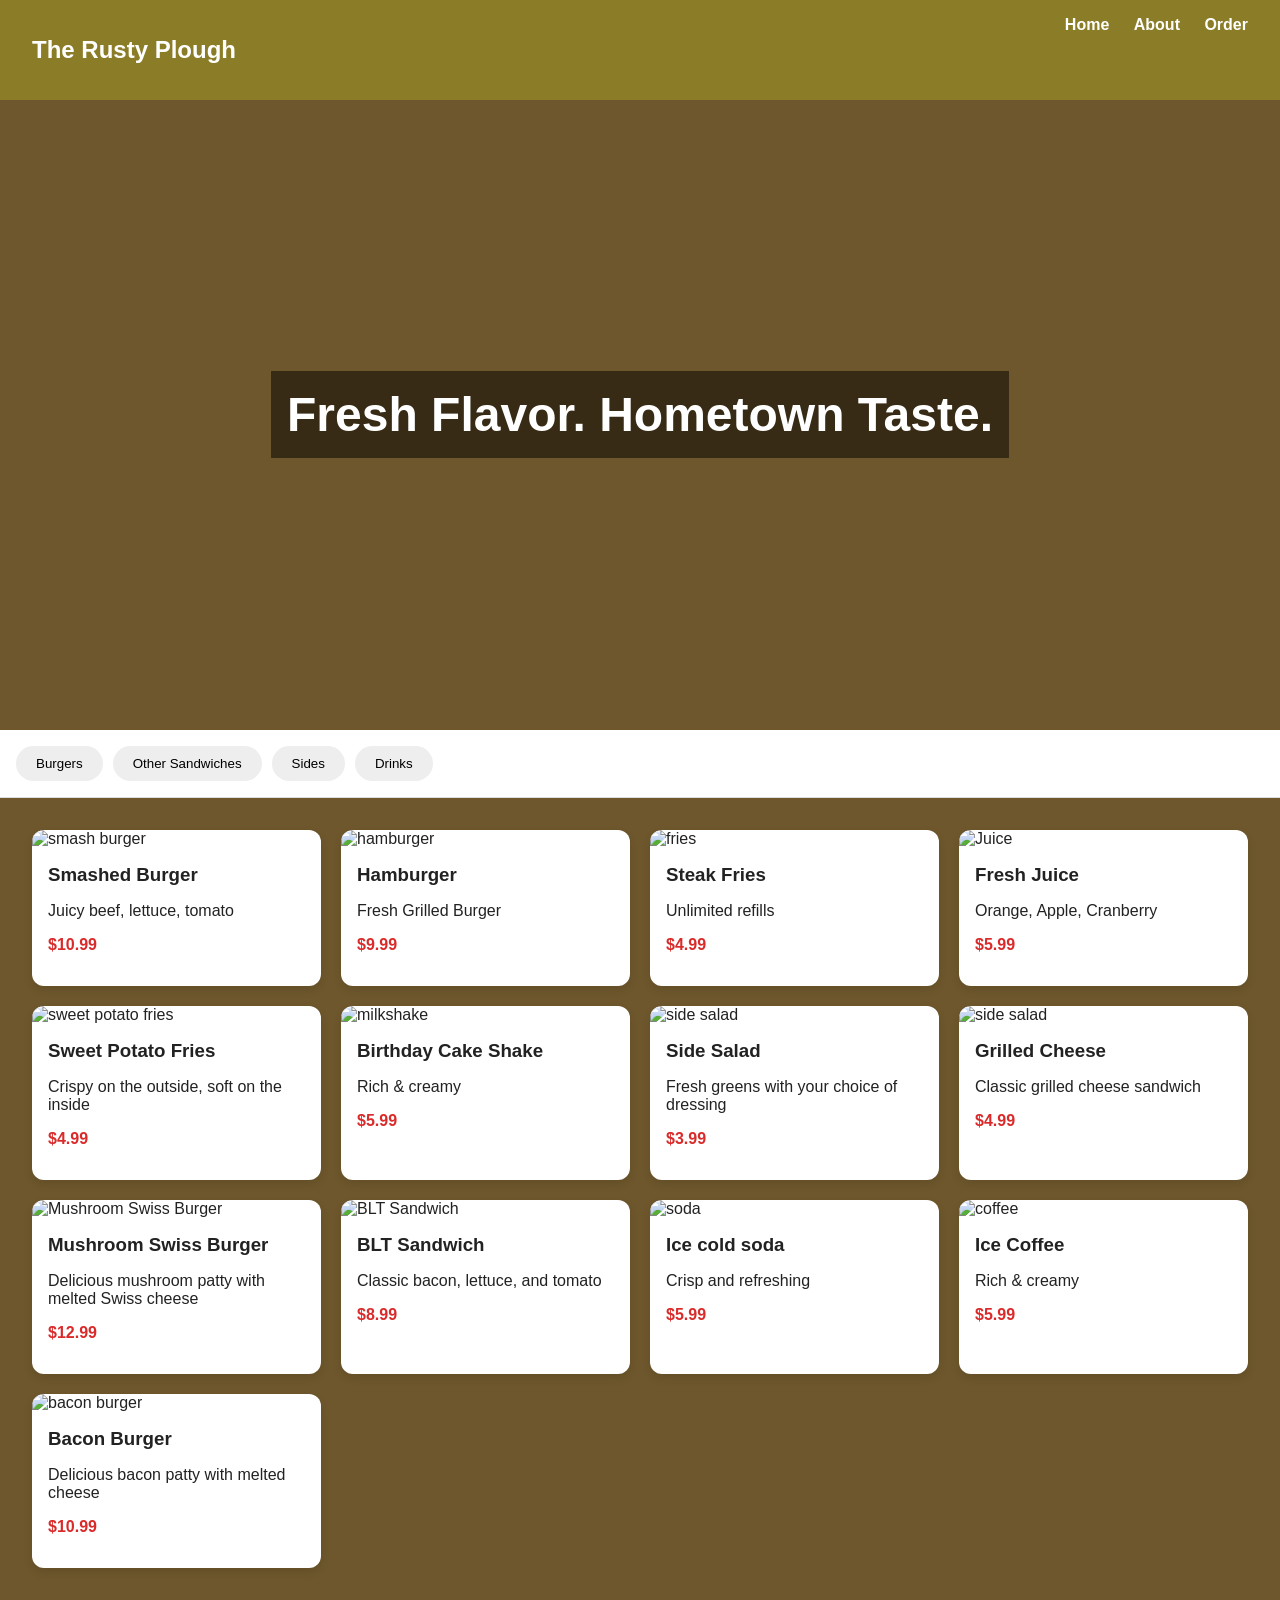
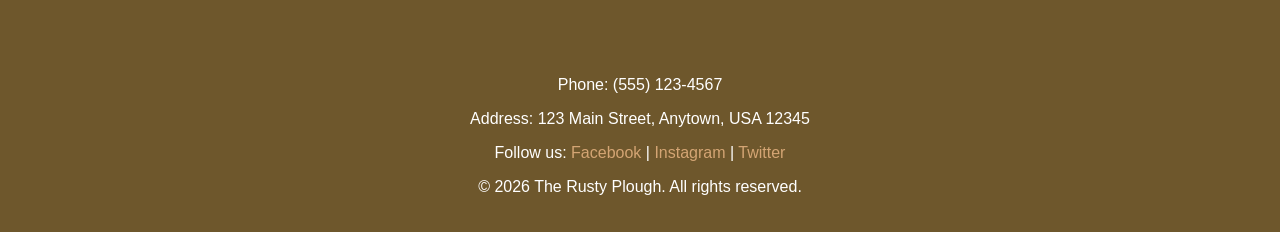
==== index.html @ d84ed22b "Add files via upload" ====
<!DOCTYPE html>
<html lang="en">
<head>
  <meta charset="UTF-8" />
  <meta name="viewport" content="width=device-width, initial-scale=1.0"/>
  <title>The Rusty Plough</title>

  <style>
    body {
      margin: 0;
      font-family: 'Arial', sans-serif;
      background: #6e572c;
      color: #222;
    }

    /* NAVBAR */
    nav {
      display: flex;
      justify-content: space-between;
      padding: 1rem 2rem;
      background: #8b7d28;
      color: white;
      position: sticky;
      top: 0;
    }

    nav a {
      color: white;
      text-decoration: none;
      margin-left: 20px;
      font-weight: bold;
    }

    /* HERO */
    .hero {
      height: 70vh;
      background: url('/images/hero.png') center/cover;
      display: flex;
      align-items: center;
      justify-content: center;
      color: white;
      text-align: center;
    }

    .hero h1 {
      font-size: 3rem;
      background: rgba(0,0,0,0.5);
      padding: 1rem;
    }

    /* CATEGORY NAV */
    .categories {
      display: flex;
      overflow-x: auto;
      padding: 1rem;
      gap: 10px;
      background: white;
      border-bottom: 1px solid #ddd;
    }

    .category-btn {
      padding: 10px 20px;
      border: none;
      background: #eee;
      border-radius: 20px;
      cursor: pointer;
    }

    .category-btn.active {
      background: #c62828;
      color: white;
    }

    /* MENU GRID */
    .menu {
      padding: 2rem;
      display: grid;
      grid-template-columns: repeat(auto-fit, minmax(250px, 1fr));
      gap: 20px;
    }

    /* CARD */
    .card {
      background: white;
      border-radius: 12px;
      overflow: hidden;
      box-shadow: 0 4px 10px rgba(0,0,0,0.1);
      cursor: pointer;
      transition: transform 0.2s;
    }

    .card:hover {
      transform: scale(1.03);
    }

    .card img {
      width: 100%;
      height: 180px;
      object-fit: cover;
    }

    .card-content {
      padding: 1rem;
    }

    .card h3 {
      margin: 0;
    }

    .price {
      color: #da2a2a;
      font-weight: bold;
    }

    /* MODAL */
    .modal {
      display: none;
      position: fixed;
      top:0;
      left:0;
      width:100%;
      height:100%;
      background: rgba(0,0,0,0.6);
      justify-content: center;
      align-items: center;
    }

    .modal-content {
      background: white;
      padding: 2rem;
      border-radius: 10px;
      max-width: 400px;
    }

    .close {
      float: right;
      cursor: pointer;
      font-size: 20px;
    }

    /* FOOTER */
    footer {
      background-color: 572;
      color: #fff;
      text-align: center;
      padding: 20px;
      margin-top: 40px;
    }

    footer a {
      color: #d4a574;
      text-decoration: none;
    }

    footer a:hover {
      text-decoration: underline;
    }

  </style>
</head>

<body>

<!-- NAV -->
<nav>
  <h2>The Rusty Plough</h2>
  <div>
    <a href="index.html">Home</a>
    <a href="about.html">About</a>
    <a href="menu.html">Order</a>
  </div>
</nav>

<!-- HERO -->
<section class="hero">
  <h1>Fresh Flavor. Hometown Taste.</h1>
</section>

<!-- CATEGORY FILTER -->
<div class="categories">
  
  <button class="category-btn" onclick="filterMenu('burger')">Burgers</button>
  <button class="category-btn" onclick="filterMenu('other')">Other Sandwiches</button>
  <button class="category-btn" onclick="filterMenu('sides')">Sides</button>
  <button class="category-btn" onclick="filterMenu('drinks')">Drinks</button>
</div>

<!-- MENU -->
<section id="menu" class="menu">

  <div class="card" data-category="burger" onclick="openModal('Smashed Burger')">
    <img src="/images/smash.png" alt="smash burger">
    <div class="card-content">
      <h3>Smashed Burger</h3>
      <p>Juicy beef, lettuce, tomato</p>
      <p class="price">$10.99</p>
    </div>
  </div>

  <div class="card" data-category="burger" onclick="openModal('Hamburger')">
    <img src="/images/single.png" alt="hamburger">
    <div class="card-content">
      <h3>Hamburger</h3>
      <p>Fresh Grilled Burger</p>
      <p class="price">$9.99</p>
    </div>
  </div>

  <div class="card" data-category="sides" onclick="openModal('Fries')">
    <img src="/images/fries.png" alt="fries">
    <div class="card-content">
      <h3>Steak Fries</h3>
      <p>Unlimited refills </p>
      <p class="price">$4.99</p>
    </div>
  </div>

  <div class="card" data-category="drinks" onclick="openModal('Milkshake')">
     <img src="/images/juice.png" alt="Juice">
    <div class="card-content">
      <h3>Fresh Juice</h3>
      <p>Orange, Apple, Cranberry</p>
      <p class="price">$5.99</p>
    </div>
  </div>

    <div class="card" data-category="sides" onclick="openModal('Sweet Potato Fries')">
    <img src="/images/sweet.png" alt="sweet potato fries">
    <div class="card-content">
      <h3>Sweet Potato Fries</h3>
      <p>Crispy on the outside, soft on the inside</p>
      <p class="price">$4.99</p>
    </div>
  </div>

    <div class="card" data-category="drinks" onclick="openModal('Milkshake')">
     <img src="/images/shake.png" alt="milkshake">
    <div class="card-content">
      <h3>Birthday Cake Shake</h3>
      <p>Rich & creamy</p>
      <p class="price">$5.99</p>
    </div>
  </div>

     <div class="card" data-category="sides" onclick="openModal('Classic Burger')">
    <img src="/images/salad.png" alt="side salad">
    <div class="card-content">
      <h3>Side Salad</h3>
      <p>Fresh greens with your choice of dressing</p>
      <p class="price">$3.99</p>
    </div>
  </div>

       <div class="card" data-category="other" onclick="openModal('Grilled Cheese')">
    <img src="/images/grilled.png" alt="side salad">
    <div class="card-content">
      <h3>Grilled Cheese</h3>
      <p>Classic grilled cheese sandwich</p>
      <p class="price">$4.99</p>
    </div>
  </div>

       <div class="card" data-category="burger" onclick="openModal('Mushroom Swiss Burger')">
    <img src="/images/mushroom.png" alt="Mushroom Swiss Burger">
    <div class="card-content">
      <h3>Mushroom Swiss Burger</h3>
      <p>Delicious mushroom patty with melted Swiss cheese</p>
      <p class="price">$12.99</p>
    </div>
  </div>

         <div class="card" data-category="other" onclick="openModal('BLT Sandwich')">
    <img src="/images/blt.png" alt="BLT Sandwich">
    <div class="card-content">
      <h3>BLT Sandwich</h3>
      <p>Classic bacon, lettuce, and tomato</p>
      <p class="price">$8.99</p>
    </div>
  </div>

    <div class="card" data-category="drinks" onclick="openModal('Pepsi Products')">
     <img src="/images/soda.png" alt="soda">
    <div class="card-content">
      <h3>Ice cold soda</h3>
      <p>Crisp and refreshing</p>
      <p class="price">$5.99</p>
    </div>
  </div>

    <div class="card" data-category="drinks" onclick="openModal('Ice Coffee')">
     <img src="/images/coffee.png" alt="coffee">
    <div class="card-content">
      <h3>Ice Coffee</h3>
      <p>Rich & creamy</p>
      <p class="price">$5.99</p>
    </div>
  </div>

      <div class="card" data-category="burger" onclick="openModal('Bacon Burger')">
     <img src="/images/bacon (2).png" alt="bacon burger">
    <div class="card-content">
      <h3>Bacon Burger</h3>
      <p>Delicious bacon patty with melted cheese</p>
      <p class="price">$10.99</p>
    </div>
  </div>


</section>

<!-- MODAL -->
<div id="modal" class="modal">
  <div class="modal-content">
    <span class="close" onclick="closeModal()">&times;</span>
    <h2 id="modal-title"></h2>
    <p>Customize your meal, add extras, and order now!</p>
  </div>
</div>

<!-- FOOTER -->
<footer>
  <p>Phone: (555) 123-4567</p>
  <p>Address: 123 Main Street, Anytown, USA 12345</p>
  <p>Follow us: <a href="https://facebook.com/therustyplough">Facebook</a> | <a href="https://instagram.com/therustyplough">Instagram</a> | <a href="https://twitter.com/therustyplough">Twitter</a></p>
  <p>&copy; 2026 The Rusty Plough. All rights reserved.</p>
</footer>

<script>
  function filterMenu(category) {
    let cards = document.querySelectorAll('.card');
    let buttons = document.querySelectorAll('.category-btn');

    buttons.forEach(btn => btn.classList.remove('active'));
    event.target.classList.add('active');

    cards.forEach(card => {
      if (category === 'all' || card.dataset.category === category) {
        card.style.display = "block";
      } else {
        card.style.display = "none";
      }
    });
  }

  function openModal(name) {
    document.getElementById('modal-title').innerText = name;
    document.getElementById('modal').style.display = "flex";
  }

  function closeModal() {
    document.getElementById('modal').style.display = "none";
  }
</script>

</body>
</html>
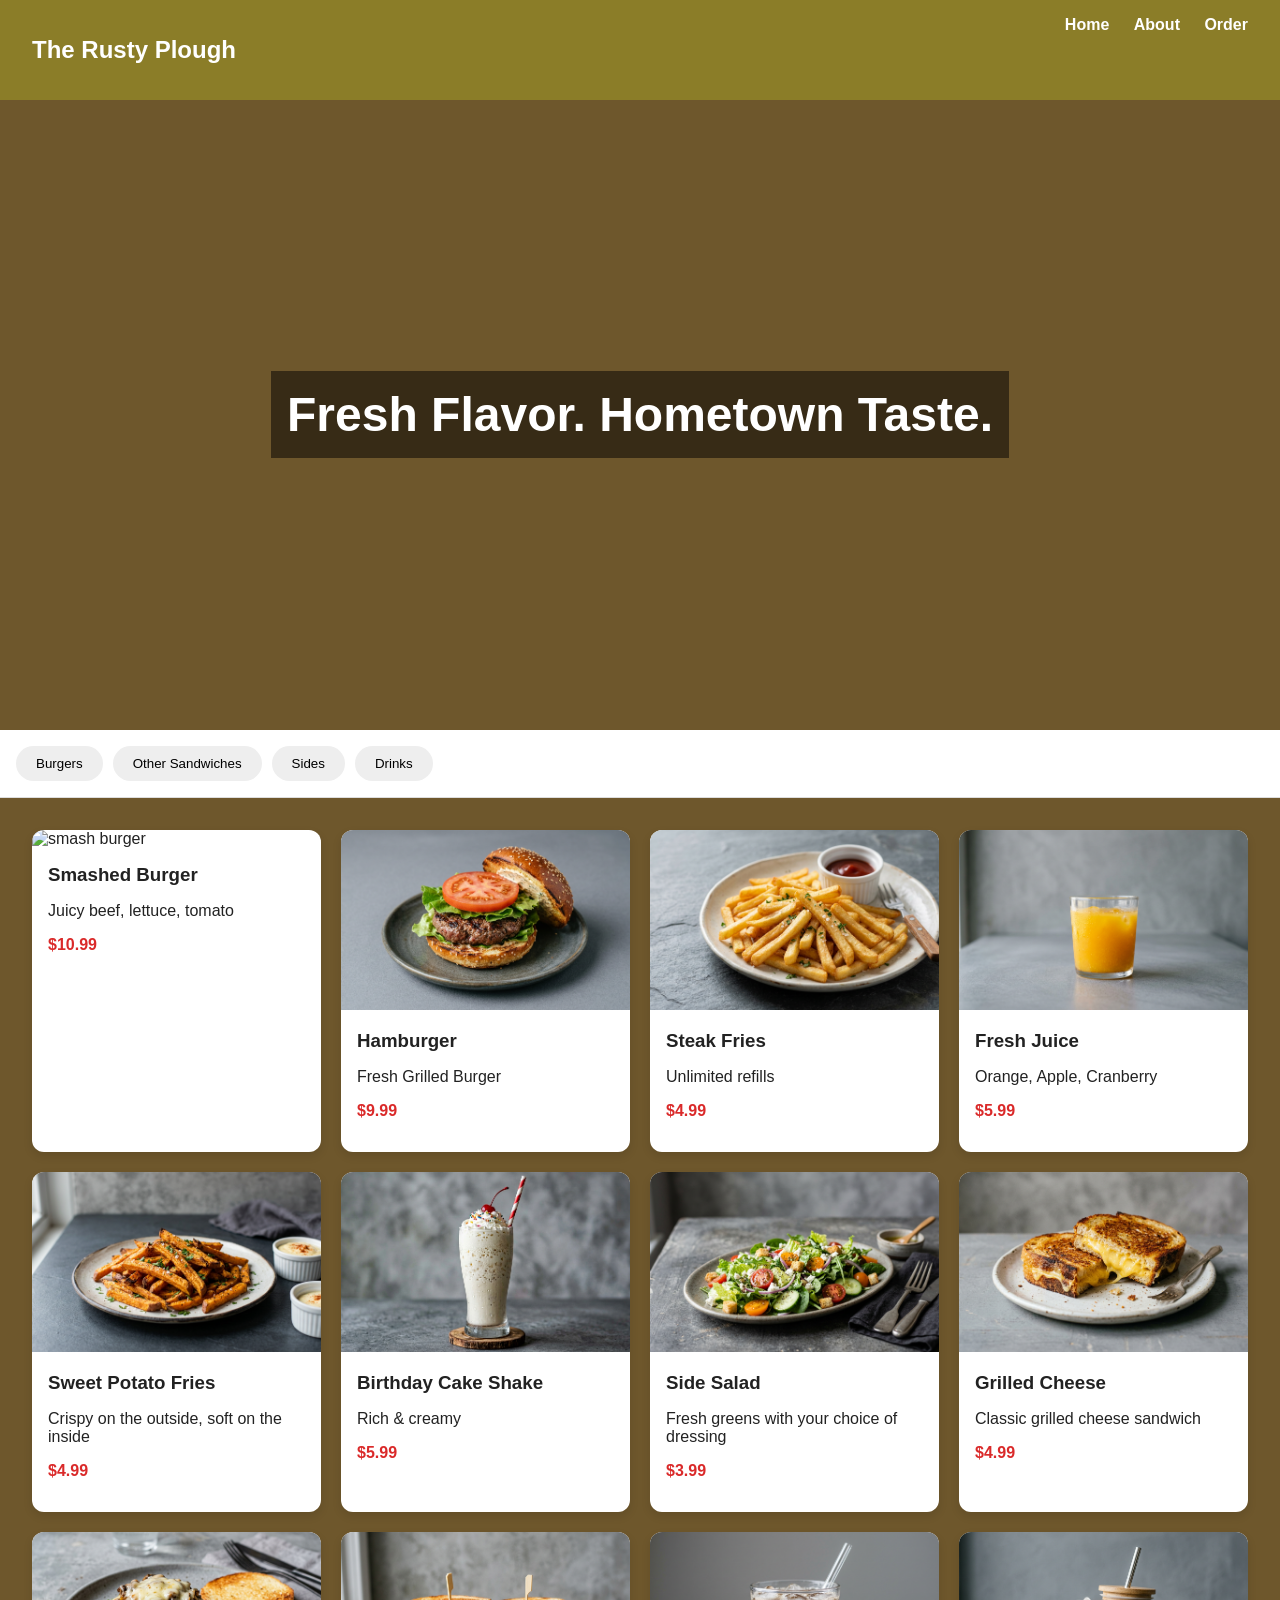
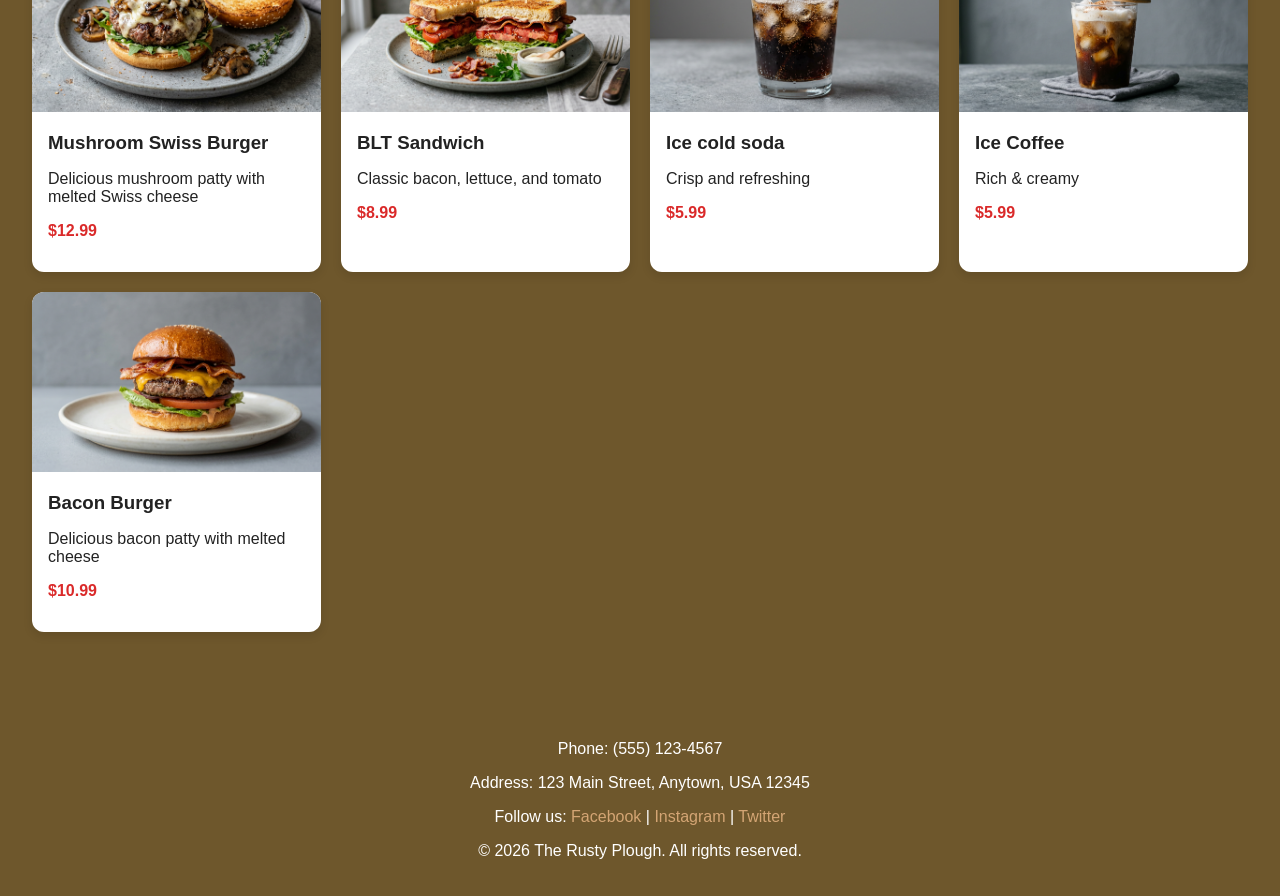
==== commit 18a3efcf: "Fix HTML encoding issues in index.html" ====
--- a/index.html
+++ b/index.html
@@ -198,7 +198,7 @@
   </div>
 
   <div class="card" data-category="burger" onclick="openModal('Hamburger')">
-    <img src="/images/single.png" alt="hamburger">
+    <img src="single.png" alt="hamburger">
     <div class="card-content">
       <h3>Hamburger</h3>
       <p>Fresh Grilled Burger</p>
@@ -207,7 +207,7 @@
   </div>
 
   <div class="card" data-category="sides" onclick="openModal('Fries')">
-    <img src="/images/fries.png" alt="fries">
+    <img src="fries.png" alt="fries">
     <div class="card-content">
       <h3>Steak Fries</h3>
       <p>Unlimited refills </p>
@@ -216,7 +216,7 @@
   </div>
 
   <div class="card" data-category="drinks" onclick="openModal('Milkshake')">
-     <img src="/images/juice.png" alt="Juice">
+     <img src="juice.png" alt="Juice">
     <div class="card-content">
       <h3>Fresh Juice</h3>
       <p>Orange, Apple, Cranberry</p>
@@ -225,7 +225,7 @@
   </div>
 
     <div class="card" data-category="sides" onclick="openModal('Sweet Potato Fries')">
-    <img src="/images/sweet.png" alt="sweet potato fries">
+    <img src="sweet.png" alt="sweet potato fries">
     <div class="card-content">
       <h3>Sweet Potato Fries</h3>
       <p>Crispy on the outside, soft on the inside</p>
@@ -234,7 +234,7 @@
   </div>
 
     <div class="card" data-category="drinks" onclick="openModal('Milkshake')">
-     <img src="/images/shake.png" alt="milkshake">
+     <img src="shake.png" alt="milkshake">
     <div class="card-content">
       <h3>Birthday Cake Shake</h3>
       <p>Rich & creamy</p>
@@ -243,7 +243,7 @@
   </div>
 
      <div class="card" data-category="sides" onclick="openModal('Classic Burger')">
-    <img src="/images/salad.png" alt="side salad">
+    <img src="salad.png" alt="side salad">
     <div class="card-content">
       <h3>Side Salad</h3>
       <p>Fresh greens with your choice of dressing</p>
@@ -252,7 +252,7 @@
   </div>
 
        <div class="card" data-category="other" onclick="openModal('Grilled Cheese')">
-    <img src="/images/grilled.png" alt="side salad">
+    <img src="grilled.png" alt="side salad">
     <div class="card-content">
       <h3>Grilled Cheese</h3>
       <p>Classic grilled cheese sandwich</p>
@@ -261,7 +261,7 @@
   </div>
 
        <div class="card" data-category="burger" onclick="openModal('Mushroom Swiss Burger')">
-    <img src="/images/mushroom.png" alt="Mushroom Swiss Burger">
+    <img src="mushroom.png" alt="Mushroom Swiss Burger">
     <div class="card-content">
       <h3>Mushroom Swiss Burger</h3>
       <p>Delicious mushroom patty with melted Swiss cheese</p>
@@ -270,7 +270,7 @@
   </div>
 
          <div class="card" data-category="other" onclick="openModal('BLT Sandwich')">
-    <img src="/images/blt.png" alt="BLT Sandwich">
+    <img src="blt.png" alt="BLT Sandwich">
     <div class="card-content">
       <h3>BLT Sandwich</h3>
       <p>Classic bacon, lettuce, and tomato</p>
@@ -279,7 +279,7 @@
   </div>
 
     <div class="card" data-category="drinks" onclick="openModal('Pepsi Products')">
-     <img src="/images/soda.png" alt="soda">
+     <img src="soda.png" alt="soda">
     <div class="card-content">
       <h3>Ice cold soda</h3>
       <p>Crisp and refreshing</p>
@@ -288,7 +288,7 @@
   </div>
 
     <div class="card" data-category="drinks" onclick="openModal('Ice Coffee')">
-     <img src="/images/coffee.png" alt="coffee">
+     <img src="coffee.png" alt="coffee">
     <div class="card-content">
       <h3>Ice Coffee</h3>
       <p>Rich & creamy</p>
@@ -297,7 +297,7 @@
   </div>
 
       <div class="card" data-category="burger" onclick="openModal('Bacon Burger')">
-     <img src="/images/bacon (2).png" alt="bacon burger">
+     <img src="bacon (2).png" alt="bacon burger">
     <div class="card-content">
       <h3>Bacon Burger</h3>
       <p>Delicious bacon patty with melted cheese</p>
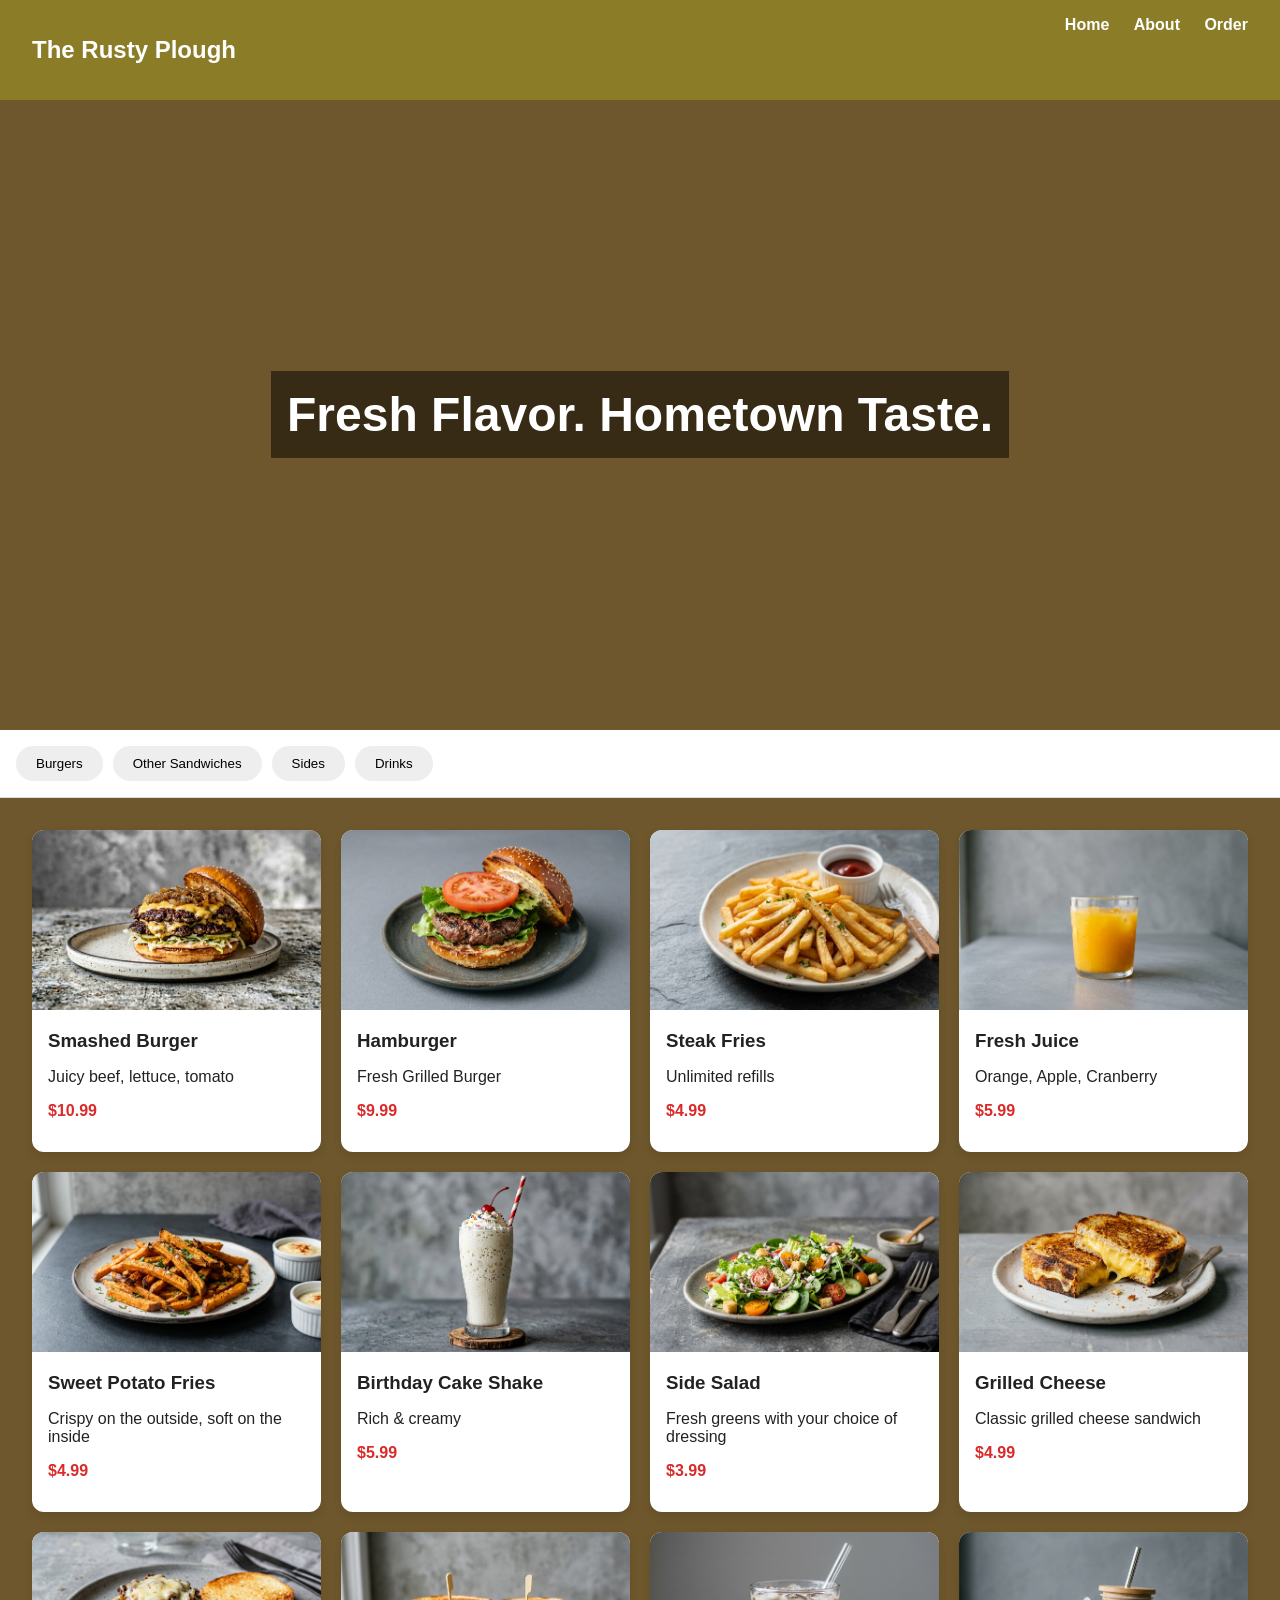
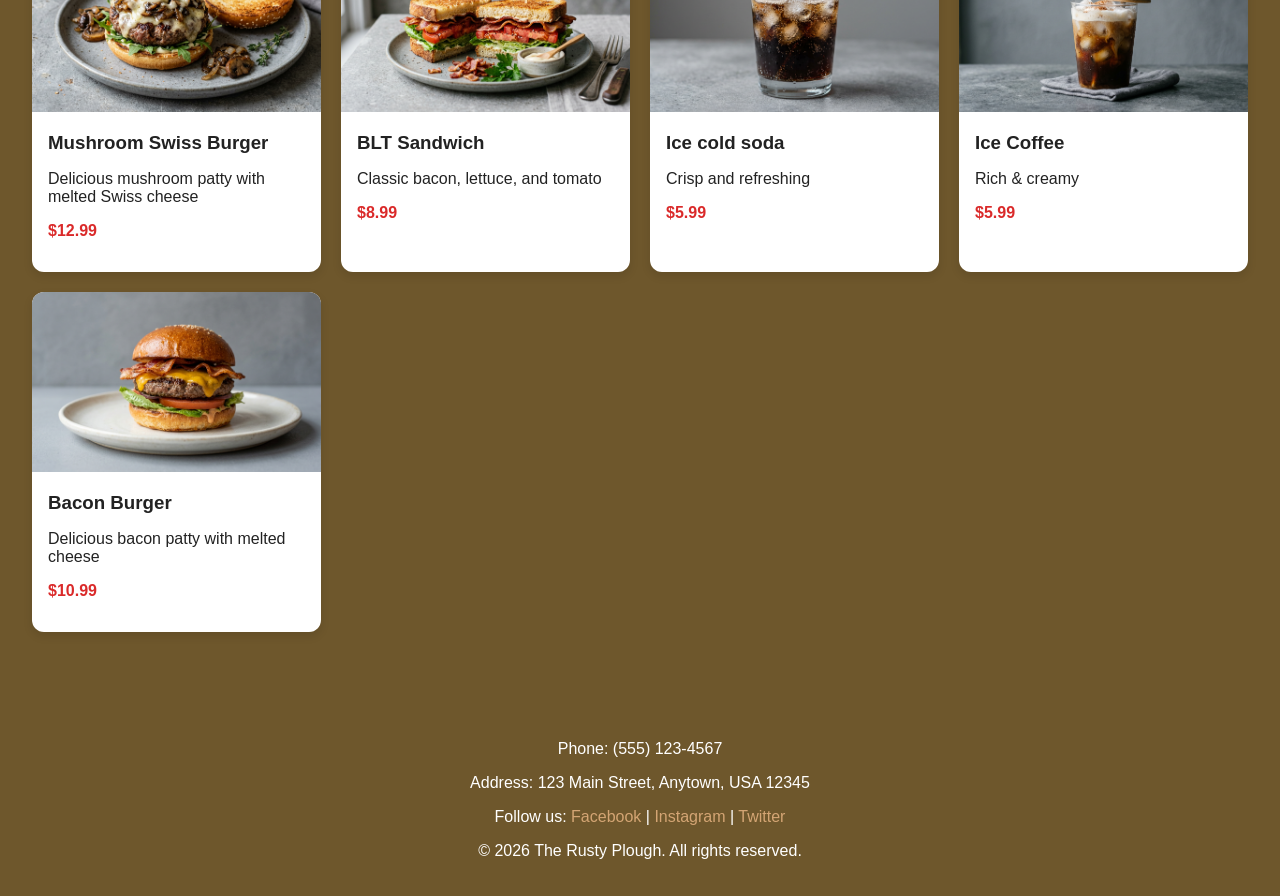
==== commit 99d6f453: "Fix HTML encoding issues in index.html" ====
--- a/index.html
+++ b/index.html
@@ -189,7 +189,7 @@
 <section id="menu" class="menu">
 
   <div class="card" data-category="burger" onclick="openModal('Smashed Burger')">
-    <img src="/images/smash.png" alt="smash burger">
+    <img src="smash.png" alt="smash burger">
     <div class="card-content">
       <h3>Smashed Burger</h3>
       <p>Juicy beef, lettuce, tomato</p>
@@ -252,7 +252,7 @@
   </div>
 
        <div class="card" data-category="other" onclick="openModal('Grilled Cheese')">
-    <img src="grilled.png" alt="side salad">
+    <img src="grilled.png" alt="sandwich">
     <div class="card-content">
       <h3>Grilled Cheese</h3>
       <p>Classic grilled cheese sandwich</p>
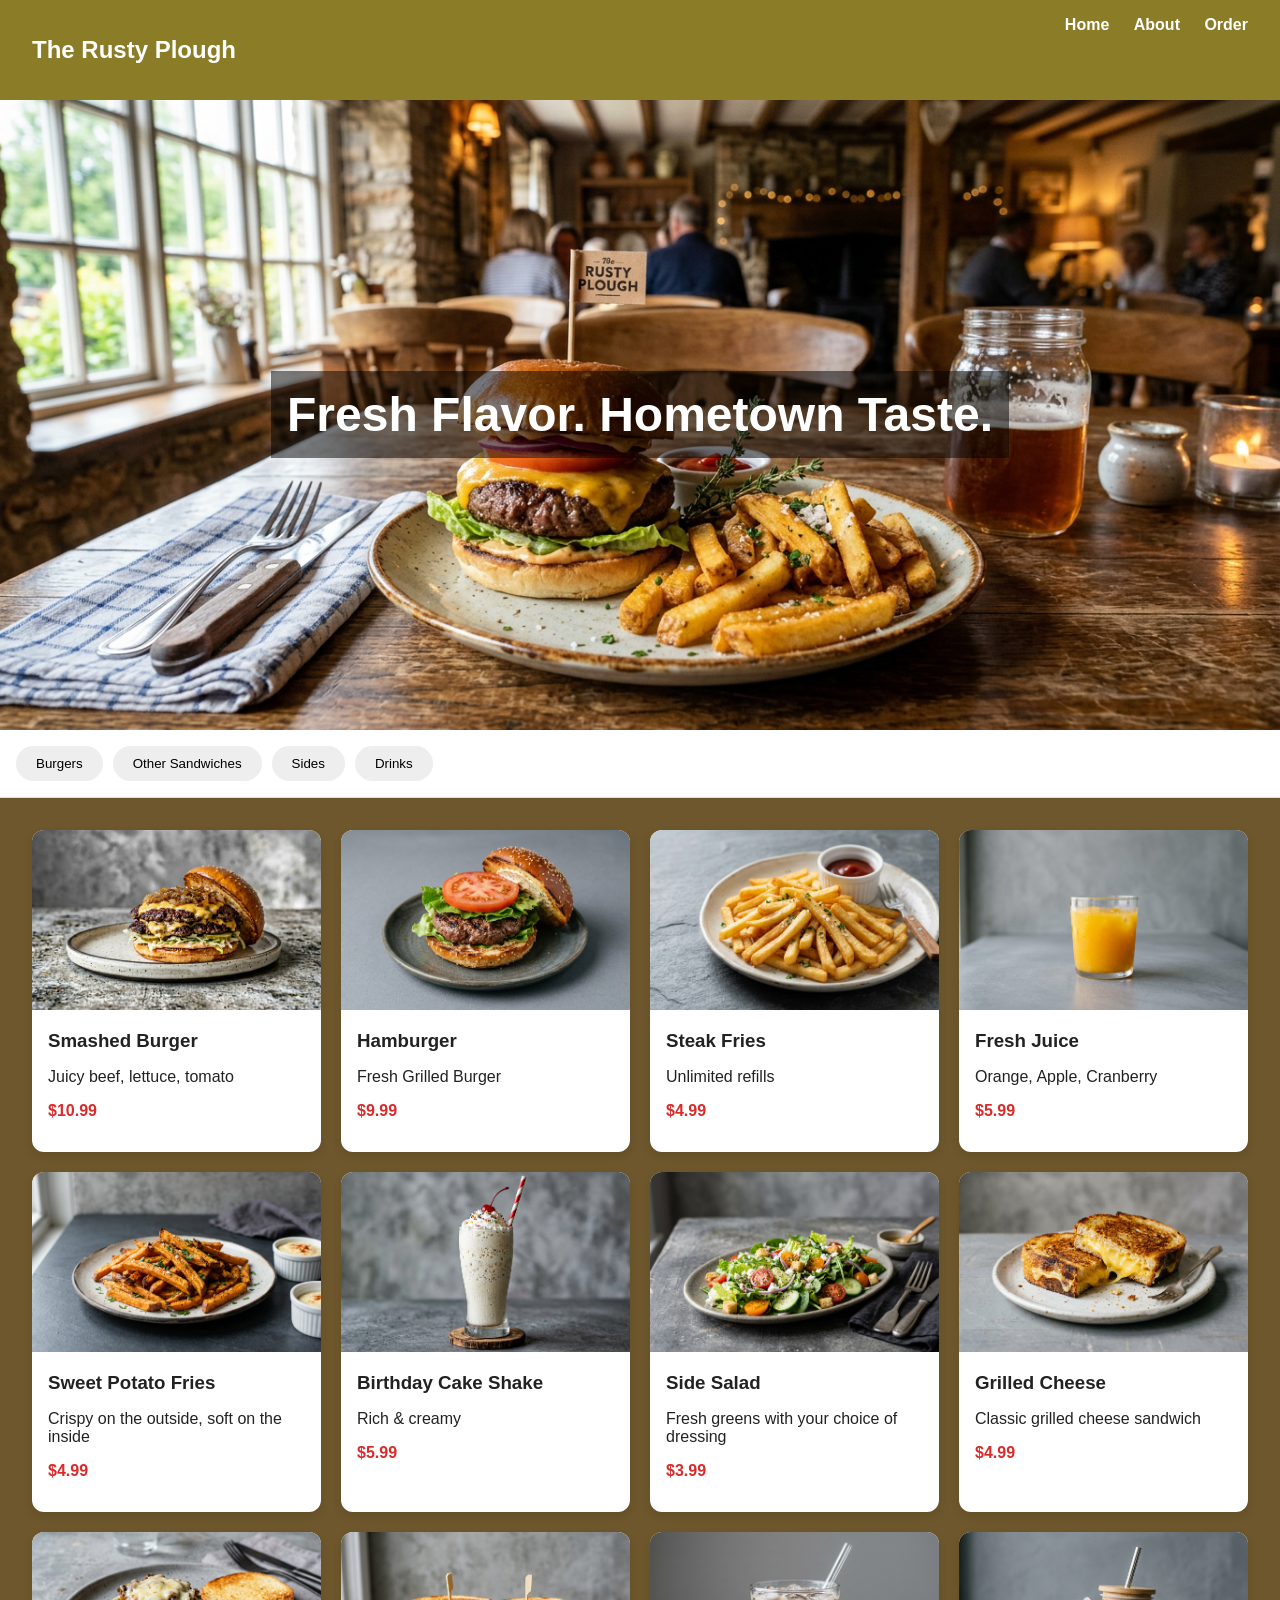
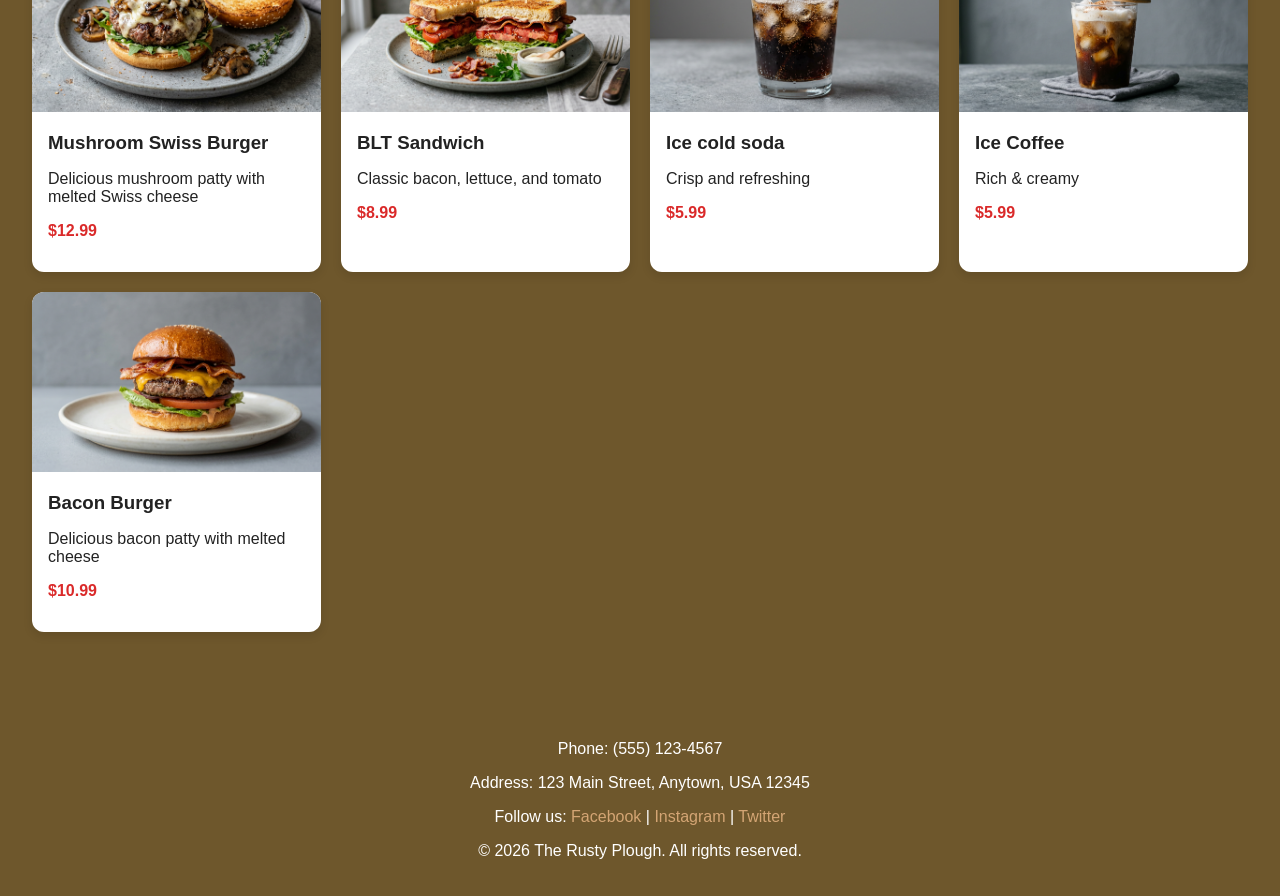
==== commit f5987ed1: "Fix HTML encoding issues in index.html" ====
--- a/index.html
+++ b/index.html
@@ -34,7 +34,7 @@
     /* HERO */
     .hero {
       height: 70vh;
-      background: url('/images/hero.png') center/cover;
+      background: url('hero.png') center/cover;
       display: flex;
       align-items: center;
       justify-content: center;
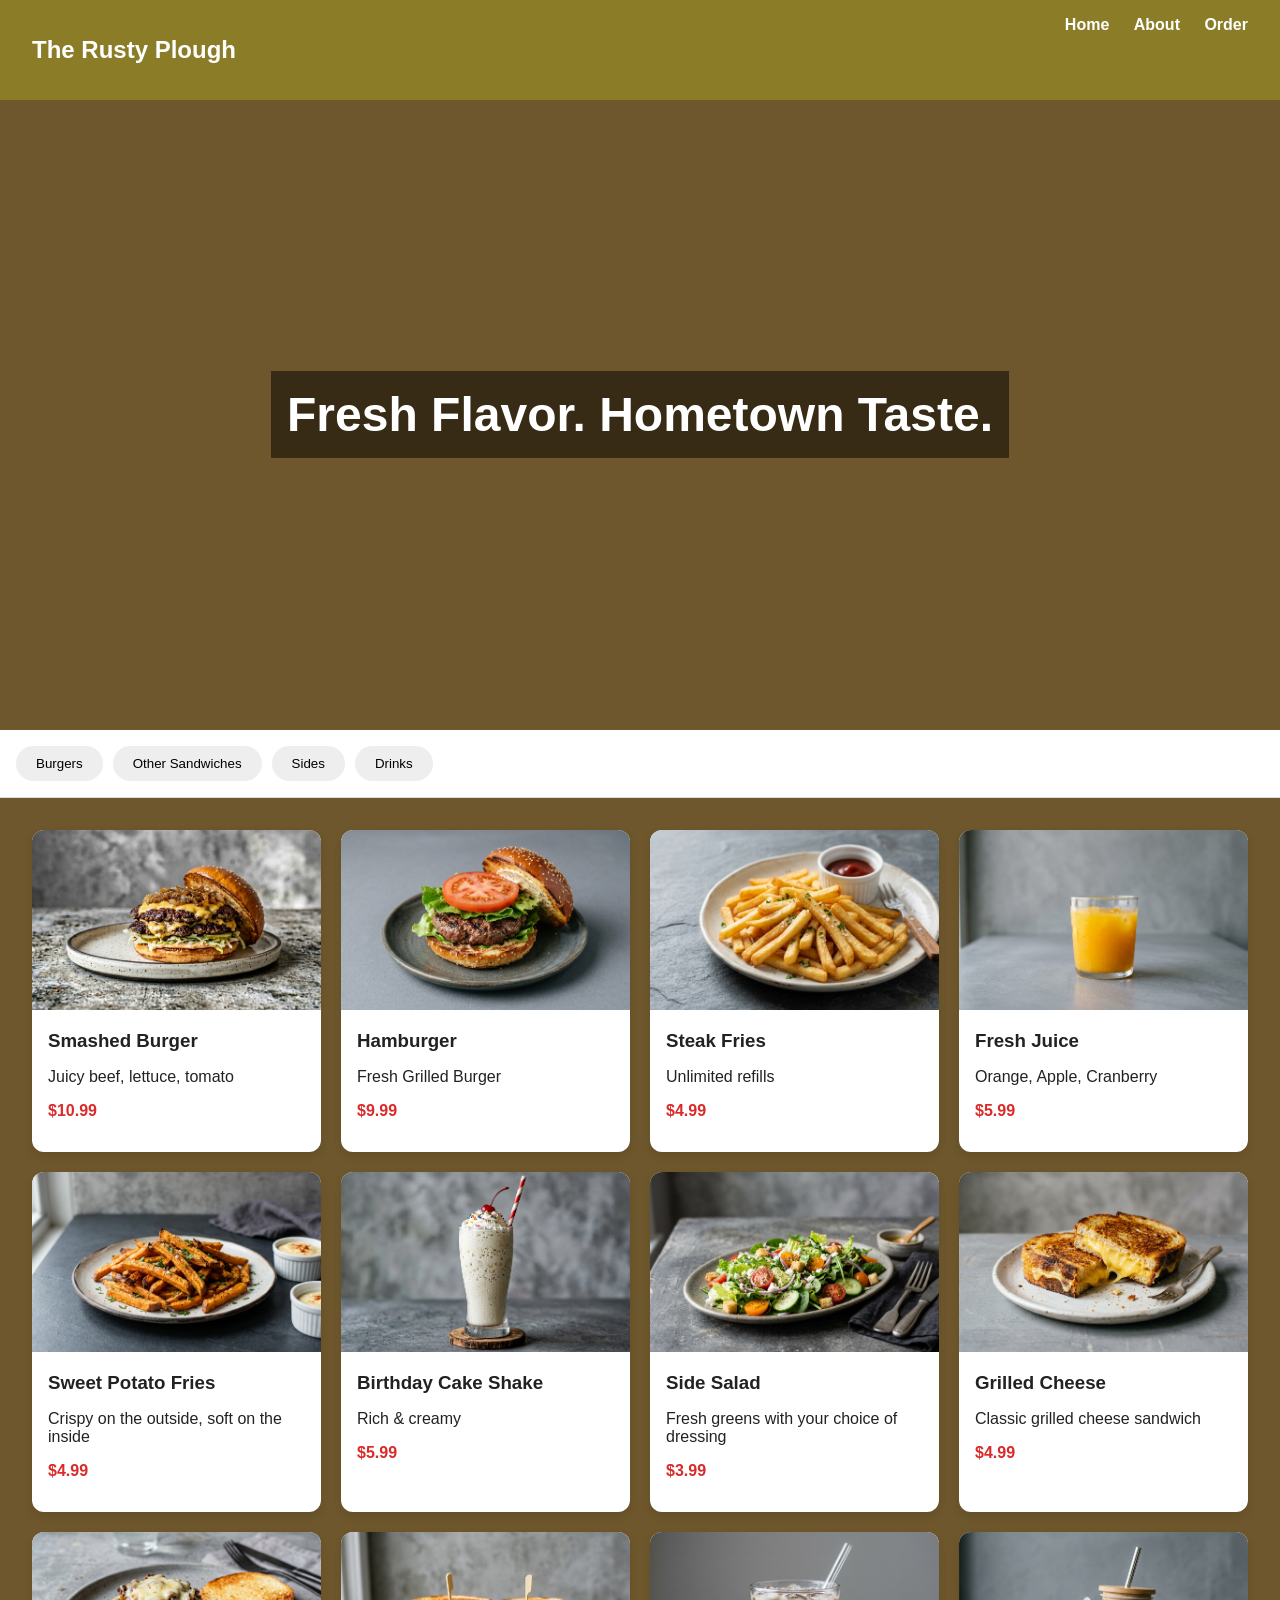
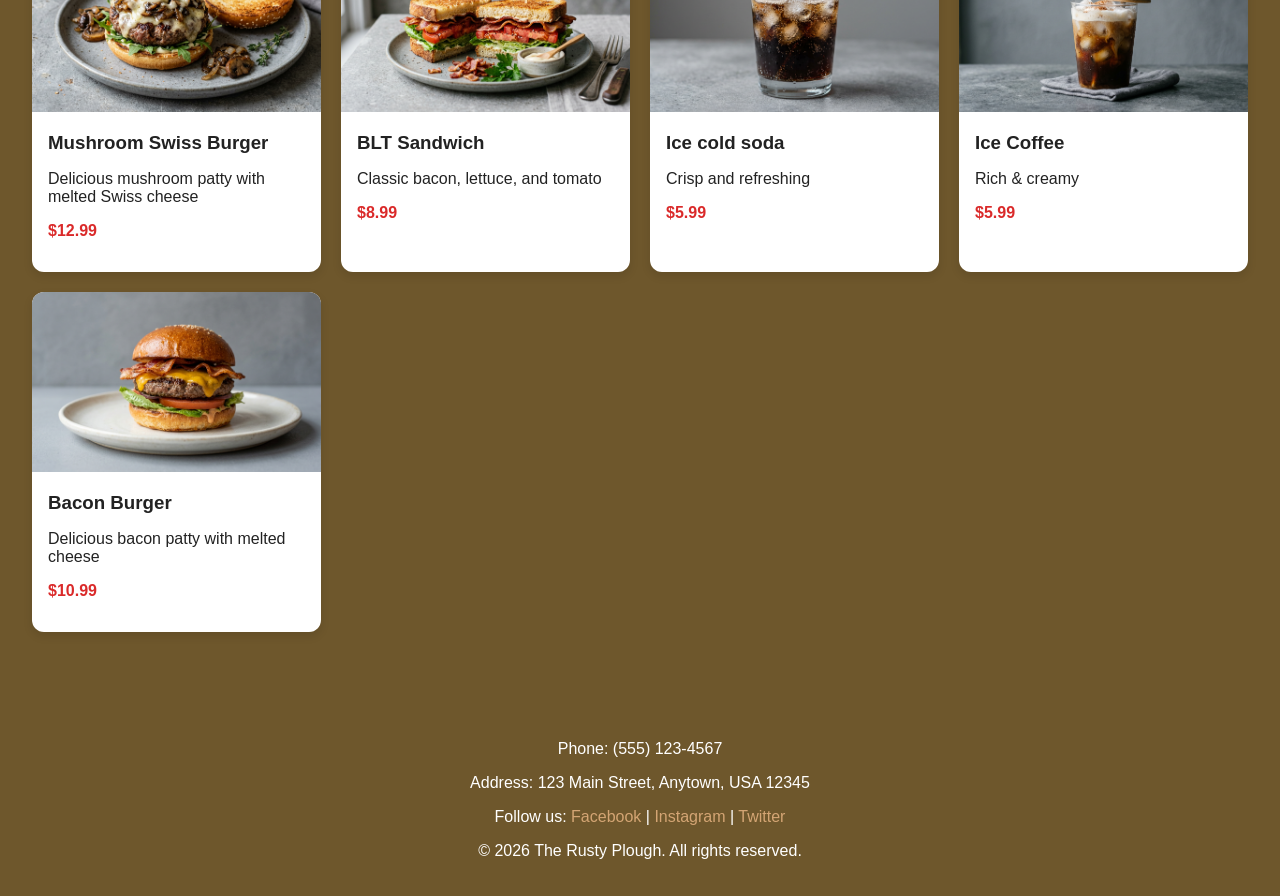
==== commit f13bc45f: "Update index.html" ====
--- a/index.html
+++ b/index.html
@@ -34,7 +34,7 @@
     /* HERO */
     .hero {
       height: 70vh;
-      background: url('hero.png') center/cover;
+      background: <img src="hero.png"> center/cover;
       display: flex;
       align-items: center;
       justify-content: center;
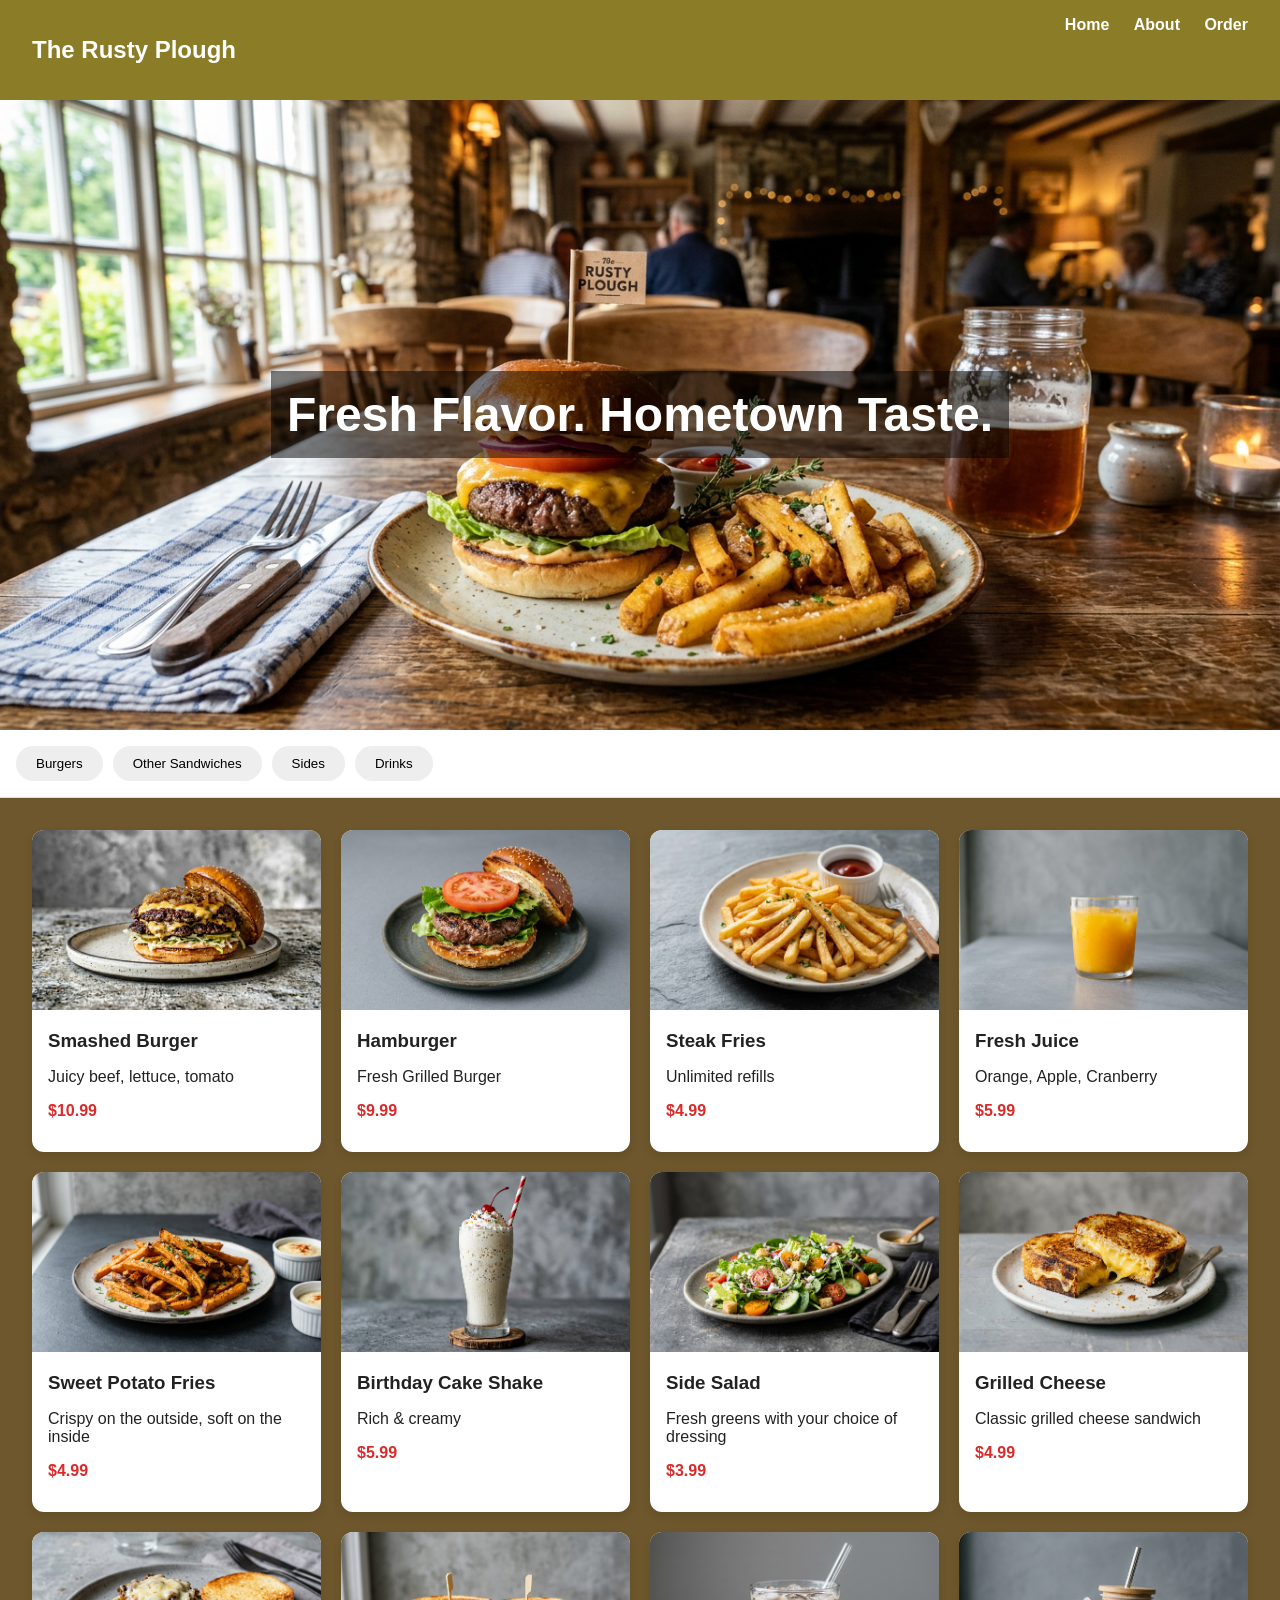
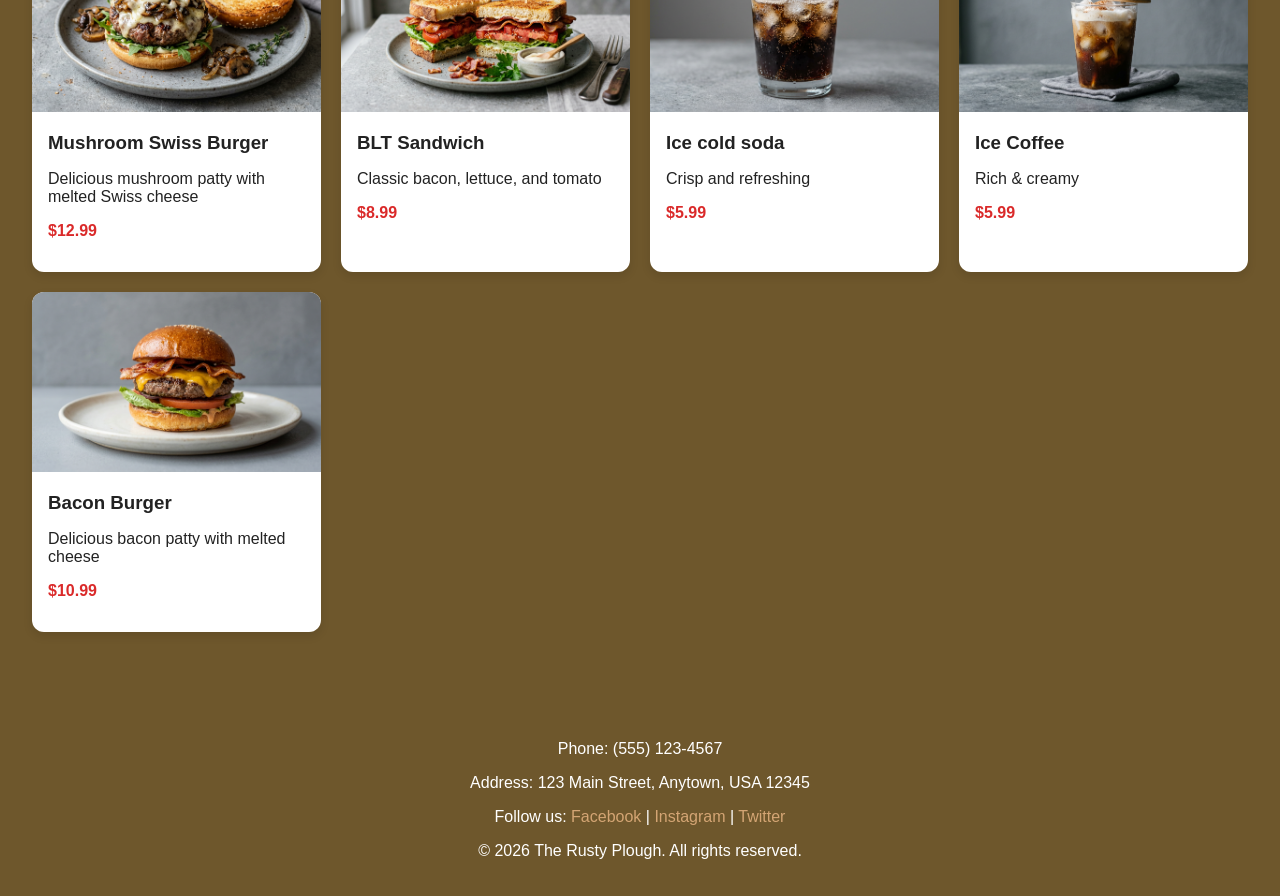
==== commit 5f8828dd: "Update index.html" ====
--- a/index.html
+++ b/index.html
@@ -34,7 +34,7 @@
     /* HERO */
     .hero {
       height: 70vh;
-      background: <img src="hero.png"> center/cover;
+      background: url('/hero.png') center/cover;
       display: flex;
       align-items: center;
       justify-content: center;
